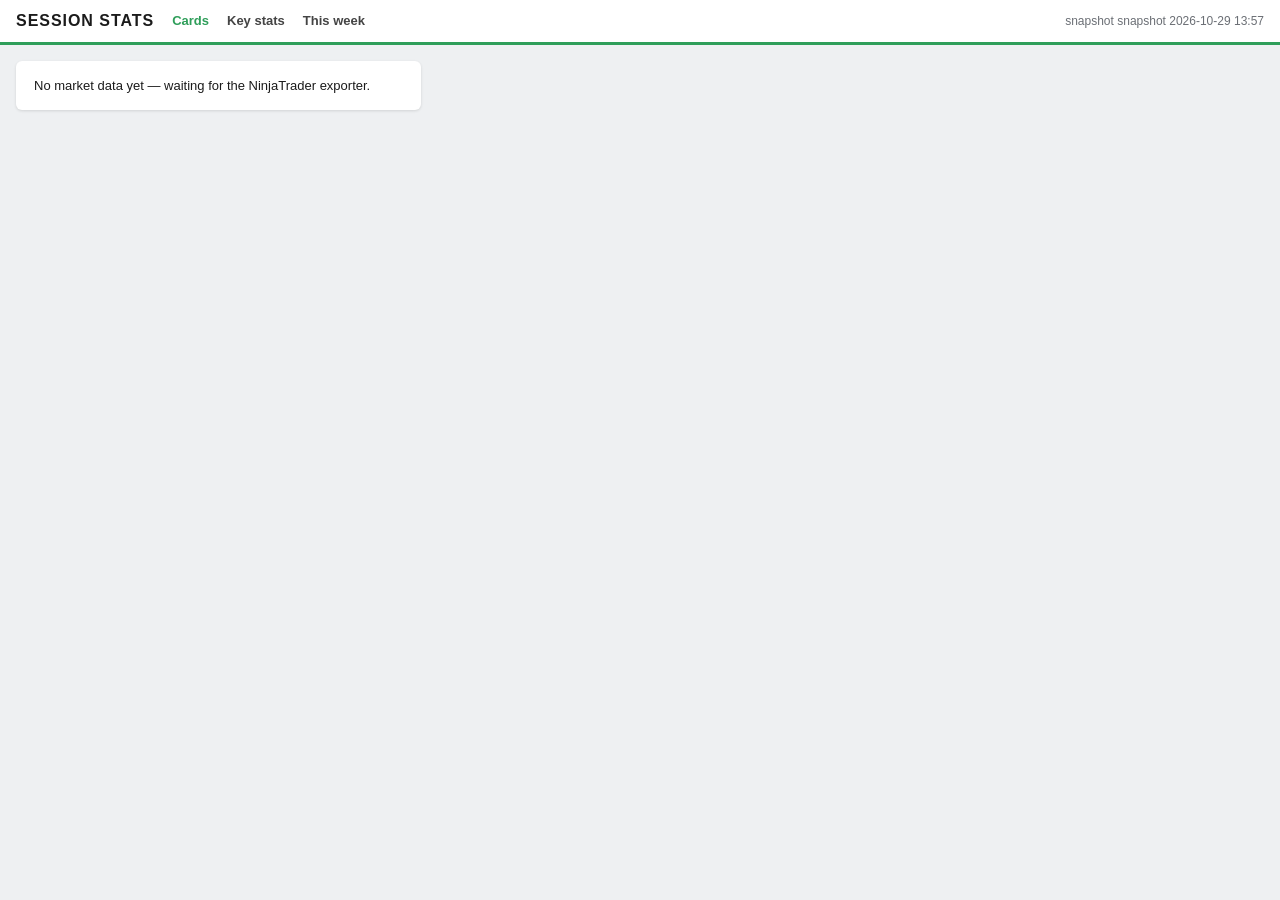
==== docs/index.html @ ed9827a0 "Session stats pages: cards, key stats, this week Co-Authored-By: Claude Opus 5.5 <noreply@anthropic." ====
<!doctype html><html><head><meta charset="utf-8"><meta name="viewport" content="width=device-width,initial-scale=1">
<title>Session Stats</title><link rel="stylesheet" href="style.css"></head><body>
<header class="top"><b>SESSION STATS</b><a class="on" href="index.html">Cards</a><a href="stats.html">Key stats</a><a href="week.html">This week</a>
<span class="meta" id="meta"></span></header>
<div class="grid" id="grid"></div>
<script>
const f=(x,d)=>x==null?"–":Number(x).toLocaleString("en-US",{minimumFractionDigits:d,maximumFractionDigits:d});
const dec=t=>{const s=String(t);const k=s.includes(".")?s.split(".")[1].length:0;return Math.max(2,k)};
const sgn=(x,d)=>x==null?"–":(x>=0?"+":"")+f(x,d);
function bar(title,lo,hi,last,d,note){
  if(lo==null||hi==null||hi<=lo) return `<div class="bart">${title}</div><div class="bar"><div class="track"></div></div>`;
  let p=(last-lo)/(hi-lo),arrow="";if(p<0){arrow='<div class="arr l"></div>';p=0}else if(p>1){arrow='<div class="arr r"></div>';p=1}
  const lab=arrow?`<div class="mkl" style="left:${p<0.5?6:94}%">${f(last,d)}</div>`:`<div class="mkl" style="left:${p*100}%">${f(last,d)}</div><div class="mk" style="left:calc(${p*100}% - 1px)"></div>`;
  return `<div class="bart">${title}${note?` <span class="fair">(${note})</span>`:""}</div><div class="bar"><div class="track"></div>${arrow}${lab}<div class="lo">${f(lo,d)}</div><div class="hi">${f(hi,d)}</div></div>`}
function card(c){
  const d=dec(c.tick),pct=(a,b)=>a!=null&&b?Math.round(a/b*100)+"%":"–";
  let o30=c.o30==null?'<span class="dot" style="background:#ccc"></span><span class="flat">Opening 30m: pending</span>':
    (c.o30>=0?`<span class="dot" style="background:#2f9e5a"></span><span class="up">Opening 30m closed green (${sgn(c.o30,2)})</span>`:
              `<span class="dot" style="background:#d93a3a"></span><span class="down">Opening 30m closed red (${sgn(c.o30,2)})</span>`);
  const onIco=c.on_line.startsWith("Broke above")?"↑":c.on_line.startsWith("Broke below")?"↓":"↔";
  const breach=(s,nm)=>s&&s.trim()?` (breached ${s.trim().replace(" "," & ")} today)`:"";
  const sf=c.set_first?`${c.set_first=="low"?"Low":"High"} first (${c.set_first_time}) · leans ${c.set_first=="low"?"bullish":"bearish"}`:"–";
  let ibp="–";if(c.ib_pos!=null){const up=c.ib_pos>=0.5,h=c.ib_hist_high_first,fr=c.ib_fair_high_first;
    const ph=up?h:(h==null?null:1-h),pf=up?fr:(fr==null?null:1-fr);
    ibp=`${Math.round(c.ib_pos*100)}% up the IB → IB ${up?"high":"low"} likely tested first (~${ph==null?"?":Math.round(ph*100)}%${pf!=null?`, random ${Math.round(pf*100)}%`:""})`}
  const ibstat=c.ib_done?((c.ib_touched_high||c.ib_touched_low)?"Complete":"Open"):"IB forming";
  const onstat=(c.on_touched_high||c.on_touched_low)?"Complete":(c.session_open?"Open":"Pre-open");
  const al=c.align_side;
  return `<div class="card"><div class="logo">SESSION STATS</div><div class="body">
  <div class="row1"><span class="sym">${c.sym}</span><span class="status ${c.status_side}">${c.status}</span></div>
  <div class="upd">Updated ${c.updated}${c.live_age_s!=null?` · live ${Math.max(0,Math.round(c.live_age_s))}s`:""}</div>
  <div class="line">${o30}</div><div class="line"><span class="ico">${onIco}</span><span style="color:#555">${c.on_line}</span></div>
  ${bar("Overnight range"+breach(c.on_breached),c.on_low,c.on_high,c.last,d)}
  ${bar("Yesterday range"+breach(c.yday_breached),c.yday_low,c.yday_high,c.last,d)}
  ${bar("Initial Balance (60m) range"+(c.ib_done?"":" – forming"),c.ib_low,c.ib_high,c.last,d)}
  <table class="kv">
  <tr><td>Globex range</td><td>${f(c.globex_range,d)} vs ${f(c.globex_atr,d)} ATR (${pct(c.globex_range,c.globex_atr)})</td></tr>
  <tr><td>O/N Hi/Lo Stat</td><td>${onstat}</td></tr>
  <tr><td>RTH range</td><td>${c.rth_range==null?"–":`${f(c.rth_range,d)} vs ${f(c.rth_atr,d)} ATR (${pct(c.rth_range,c.rth_atr)})`}</td></tr>
  <tr><td>RTH Volume (RVOL)</td><td>${c.rth_vol==null?"–":`${f(c.rth_vol,0)} (${c.rvol==null?"–":c.rvol.toFixed(2)+"x avg"})`}</td></tr>
  <tr><td>IB range</td><td>${c.ib_range==null?"–":`${f(c.ib_range,d)} vs ${f(c.ib_atr,d)} ATR (${pct(c.ib_range,c.ib_atr)})`}</td></tr>
  <tr><td>IB Hi/Lo Stat</td><td>${ibstat}</td></tr>
  <tr><td>IB set first</td><td>${sf}</td></tr>
  <tr><td>IB position</td><td>${ibp}</td></tr></table></div>
  <div class="boxes"><div class="box ${c.session_change>=0?"pos":"neg"}"><div class="k">Session change</div><div class="v">${sgn(c.session_change,d)} (${sgn(c.session_change_pct*100,2)}%)</div></div>
  <div class="box ${(c.since_open||0)>=0?"pos":"neg"}"><div class="k">Since cash open</div><div class="v">${c.since_open==null?"–":`${sgn(c.since_open,d)} (${sgn(c.since_open_pct*100,2)}%)`}</div></div></div>
  <div class="align al-${al}"><div class="k">Alignment</div><div class="v">${al=="mixed"?"Mixed":al[0].toUpperCase()+al.slice(1)+" alignment"} (${c.align_txt})</div></div></div>`}
async function tick(){
  try{const r=await fetch("data/cards.json",{cache:"no-store"});const j=await r.json();
    const order=["ES","NQ","RTY","YM","GC","CL"];
    document.getElementById("grid").innerHTML=order.filter(s=>j.cards[s]).map(s=>card(j.cards[s])).join("")||'<div class="panel">No market data yet — waiting for the NinjaTrader exporter.</div>';
    document.getElementById("meta").textContent=(j.live?"live · computed "+j.computed+(j.live_at?" · feed "+j.live_at.slice(11):""):"snapshot "+(j.computed||""))+(j.errors&&j.errors.length?" · "+j.errors.slice(-1)[0]:"");
    if(!j.live) return; }catch(e){document.getElementById("meta").textContent="no connection to the data server"}
  setTimeout(tick,1000)}
tick();
</script></body></html>
---- docs/style.css ----
:root{--bg:#eef0f2;--card:#fff;--ink:#1b1b1b;--muted:#6b6f75;--line:#e3e5e8;--red:#d93a3a;--green:#2f9e5a;
--redbg:#fbe3e6;--greenbg:#e2f4e8;--grey:#9aa0a6}
*{box-sizing:border-box}body{margin:0;background:var(--bg);color:var(--ink);font:13px/1.35 -apple-system,"Segoe UI",Roboto,sans-serif}
header.top{display:flex;gap:18px;align-items:center;padding:10px 16px;background:#fff;border-bottom:3px solid #2f9e5a}
header.top b{font-size:16px;letter-spacing:.06em}header.top a{color:#444;text-decoration:none;font-weight:600}header.top a.on{color:#2f9e5a}
.meta{margin-left:auto;color:var(--muted);font-size:12px}
.grid{display:grid;grid-template-columns:repeat(auto-fill,minmax(360px,1fr));gap:16px;padding:16px}
.card{background:var(--card);border-radius:6px;box-shadow:0 1px 3px rgba(0,0,0,.12);overflow:hidden;border-top:4px solid #2f9e5a}
.card .logo{font-weight:800;font-size:17px;letter-spacing:.12em;padding:12px 20px 0;color:#222}
.card .body{padding:6px 20px 0}
.row1{display:flex;justify-content:space-between;align-items:baseline;margin-top:6px}
.sym{font-size:20px;font-weight:700}.status{font-size:14px}.up{color:var(--green)}.down{color:var(--red)}.flat{color:var(--grey)}
.upd{color:var(--muted);font-size:12px;margin:2px 0 8px}
.line{display:flex;align-items:center;gap:8px;margin:3px 0;font-size:14px}
.dot{width:14px;height:14px;border-radius:50%;display:inline-block}.ico{width:14px;height:14px;border-radius:3px;background:#3d8bfd;color:#fff;font-size:10px;line-height:14px;text-align:center}
.bart{margin:10px 0 2px;color:#333}
.bar{position:relative;height:42px;margin:0 6px}
.bar .track{position:absolute;left:0;right:0;top:20px;height:7px;border-radius:4px;background:linear-gradient(90deg,#e0559b,#b061c9,#4f8ef7)}
.bar .mk{position:absolute;top:13px;width:2px;height:21px;background:#222}.bar .mkl{position:absolute;top:0;font-size:11px;transform:translateX(-50%);white-space:nowrap}
.bar .lo,.bar .hi{position:absolute;top:30px;font-size:11px;color:var(--muted)}.bar .lo{left:0}.bar .hi{right:0}
.bar .arr{position:absolute;top:16px;width:0;height:0;border-top:8px solid transparent;border-bottom:8px solid transparent}
.bar .arr.l{left:-8px;border-right:12px solid #222}.bar .arr.r{right:-8px;border-left:12px solid #222}
table.kv{width:100%;border-collapse:collapse;margin:8px 0 10px;font-size:12.5px}table.kv td{padding:2px 0;color:#555}table.kv td+td{text-align:right;color:#222}
.boxes{display:grid;grid-template-columns:1fr 1fr;margin:0 12px 0}.box{padding:8px 10px}.box .k{color:#555;font-size:12px}.box .v{font-size:15px;margin-top:3px}
.pos{background:var(--greenbg)}.pos .v{color:var(--green)}.neg{background:var(--redbg)}.neg .v{color:var(--red)}
.align{margin:0;padding:10px 20px 14px}.align .k{color:#555;font-size:12px}.align .v{font-size:15px;margin-top:3px}
.al-bullish{background:var(--greenbg)}.al-bullish .v{color:var(--green)}.al-bearish{background:var(--redbg)}.al-bearish .v{color:var(--red)}.al-mixed{background:#f1f2f4}
.fair{color:#8a8f96;font-size:11px}
.wrap{padding:16px}.panel{background:#fff;border-radius:6px;box-shadow:0 1px 3px rgba(0,0,0,.12);padding:16px 18px;margin-bottom:16px}
h1{font-size:22px;margin:0 0 10px}h2{font-size:16px;margin:4px 0 10px}
table.st{width:100%;border-collapse:collapse;font-size:12.5px}table.st th{background:#151515;color:#fff;padding:8px 6px;font-weight:600}
table.st th.sub{background:#fff;color:#333;font-weight:500;border-bottom:1px solid var(--line)}table.st td{padding:7px 6px;text-align:center;border-bottom:1px solid #fff}
table.st td.l{text-align:left}.note{color:var(--muted);font-size:12px;margin-top:8px}
.sq{display:inline-block;width:13px;height:13px;margin:1px;border-radius:2px;vertical-align:middle}
.s-done{background:#6b6f75}.s-open{background:#fff;border:1px solid #9aa0a6}.s-right{background:#2f9e5a}.s-wrong{background:#c62828}.s-none{background:#d5d8dc}
table.wk{border-collapse:collapse;width:100%;font-size:12px}table.wk td,table.wk th{padding:6px 8px;border-bottom:1px solid var(--line);text-align:center}
table.wk td.l{text-align:left}.amber{color:#d9822b}
.hb{display:flex;align-items:center;gap:6px;margin:2px 0}.hb .t{position:relative;width:110px;height:9px;background:#e6e8eb;border-radius:5px}
.hb .f{position:absolute;left:0;top:0;bottom:0;border-radius:5px}.hb .x{position:absolute;top:-3px;width:2px;height:15px;background:#111}
.f20{background:#7cc58f}.f60{background:#2e6b45}
@media (max-width:600px){.grid{grid-template-columns:1fr;padding:10px}.wrap{padding:10px}table.st{font-size:11px}}
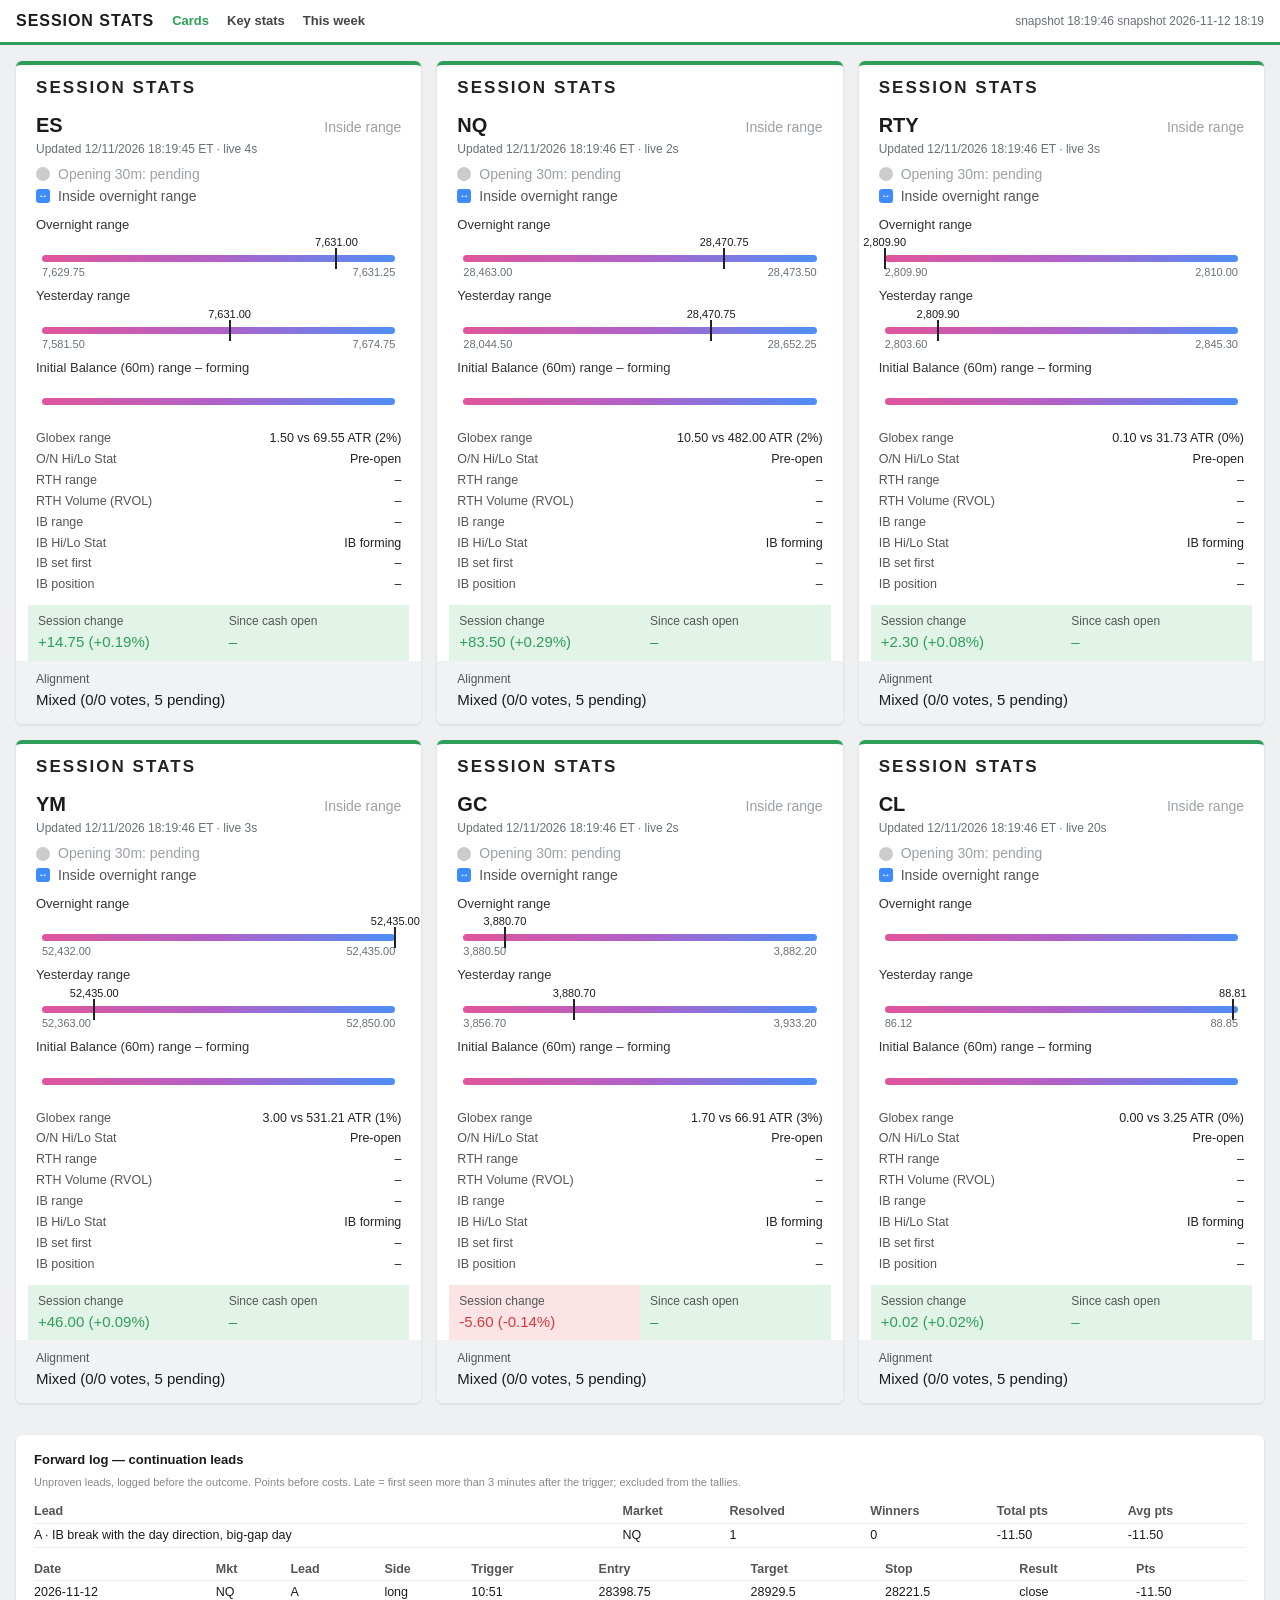
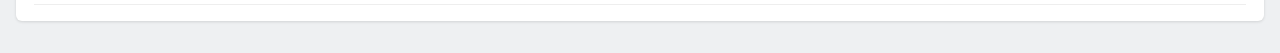
==== commit b2b11929: "Session stats snapshot 2026-11-12 18:19" ====
--- a/docs/index.html
+++ b/docs/index.html
@@ -3,6 +3,7 @@
 <header class="top"><b>SESSION STATS</b><a class="on" href="index.html">Cards</a><a href="stats.html">Key stats</a><a href="week.html">This week</a>
 <span class="meta" id="meta"></span></header>
 <div class="grid" id="grid"></div>
+<div class="wrap" id="leads"></div>
 <script>
 const f=(x,d)=>x==null?"–":Number(x).toLocaleString("en-US",{minimumFractionDigits:d,maximumFractionDigits:d});
 const dec=t=>{const s=String(t);const k=s.includes(".")?s.split(".")[1].length:0;return Math.max(2,k)};
@@ -29,6 +30,7 @@
   return `<div class="card"><div class="logo">SESSION STATS</div><div class="body">
   <div class="row1"><span class="sym">${c.sym}</span><span class="status ${c.status_side}">${c.status}</span></div>
   <div class="upd">Updated ${c.updated}${c.live_age_s!=null?` · live ${Math.max(0,Math.round(c.live_age_s))}s`:""}</div>
+  ${flagBlock(c,d)}
   <div class="line">${o30}</div><div class="line"><span class="ico">${onIco}</span><span style="color:#555">${c.on_line}</span></div>
   ${bar("Overnight range"+breach(c.on_breached),c.on_low,c.on_high,c.last,d)}
   ${bar("Yesterday range"+breach(c.yday_breached),c.yday_low,c.yday_high,c.last,d)}
@@ -41,15 +43,56 @@
   <tr><td>IB range</td><td>${c.ib_range==null?"–":`${f(c.ib_range,d)} vs ${f(c.ib_atr,d)} ATR (${pct(c.ib_range,c.ib_atr)})`}</td></tr>
   <tr><td>IB Hi/Lo Stat</td><td>${ibstat}</td></tr>
   <tr><td>IB set first</td><td>${sf}</td></tr>
-  <tr><td>IB position</td><td>${ibp}</td></tr></table></div>
+  <tr><td>IB position</td><td>${ibp}</td></tr>${atrRows(c,d)}</table></div>
   <div class="boxes"><div class="box ${c.session_change>=0?"pos":"neg"}"><div class="k">Session change</div><div class="v">${sgn(c.session_change,d)} (${sgn(c.session_change_pct*100,2)}%)</div></div>
   <div class="box ${(c.since_open||0)>=0?"pos":"neg"}"><div class="k">Since cash open</div><div class="v">${c.since_open==null?"–":`${sgn(c.since_open,d)} (${sgn(c.since_open_pct*100,2)}%)`}</div></div></div>
-  <div class="align al-${al}"><div class="k">Alignment</div><div class="v">${al=="mixed"?"Mixed":al[0].toUpperCase()+al.slice(1)+" alignment"} (${c.align_txt})</div></div></div>`}
+  <div class="align al-${al}"><div class="k">Alignment</div><div class="v">${al=="mixed"?"Mixed":al[0].toUpperCase()+al.slice(1)+" alignment"} (${c.align_txt})</div>${c.align_why?`<div class="tiny">${c.align_why}</div>`:""}</div>${biasBlock(c,d)}</div>`}
+function atrRows(c,d){
+  // session ATR = average true range of the last 14 full sessions (18:00-17:00 ET): the unit behind the no-trade flags and the stop rule
+  const g=c.flags;if(!g||(!g.atr&&!g.proj)) return "";
+  const pv={ES:5,NQ:2,YM:0.5,RTY:5}[c.sym],mic={ES:"MES",NQ:"MNQ",YM:"MYM",RTY:"M2K"}[c.sym];
+  // working stop = 12% of the projected day range (2026-11-12, neg_edge/stop_adaptive.py: the only size not negative in all three periods of Adam's entries; under 5% lost everywhere)
+  const st=g.proj?Math.round(0.12*g.proj.value/c.tick)*c.tick:null;
+  // projected day range: median of the 5/10/20-session average ranges, blended with today's range so far at 08:00, 09:30, 10:00, 10:30 ET, then locked
+  const p=g.proj,pr=p?`<tr><td>Projected day range</td><td><b>${f(p.value,d)}</b> pts (${p.locked?"locked 10:30":p.asof=="prior days only"?"prior days only · updates 08:00":"as of "+p.asof+" · updates to 10:30"})</td></tr>
+  <tr><td>Projected high / low</td><td>${f(p.low+p.value,d)} / ${f(p.high-p.value,d)}</td></tr>
+  <tr><td>Base range (median of 5/10/20 days)</td><td>${f(p.base,d)}</td></tr>`:"";
+  if(!g.atr) return pr;
+  return `${pr}<tr><td>Session ATR (14 full sessions)</td><td>${f(g.atr,d)}</td></tr>
+  ${st==null?"":`<tr><td>Stop (12% of projected range)</td><td>${f(st,d)} pts${pv?` · $${f(st*pv,0)} per ${mic}`:""}${g.proj.locked?"":" · moves until 10:30"}</td></tr>`}`}
+function flagBlock(c,d){
+  const g=c.flags;if(!g||g.proj_only) return "";
+  // big label first, one reason per line under it
+  const one=(lab,arr)=>arr&&arr.length?`<div class="flag stop"><div class="big">${lab}</div>${arr.map(x=>`<div class="why">${x.text}${x.release!=null?` · until ${x.release_text} (${f(x.release,d)})`:""}</div>`).join("")}</div>`:"";
+  const ca=g.caution&&g.caution.length?`<div class="flag warn">Caution — ${g.caution.map(x=>x.text).join("; ")}</div>`:"";
+  const pm=g.afternoon?`<div class="flag note">${g.afternoon}</div>`:"";
+  const out=one("NO LONGS",g.no_longs)+one("NO SHORTS",g.no_shorts)+ca;
+  return (out||'<div class="flag ok">BOTH SIDES OPEN</div>')+pm}
+function biasBlock(c,d){
+  if(c.leads===undefined) return "";
+  const gap=c.gap_pct==null?"":` · gap ${sgn(c.gap_pct*100,0)}% of ATR`;
+  const b=c.bias?`<span class="${c.bias=="long"?"up":"down"}">${c.bias=="long"?"Long":"Short"}</span> — IB closed ${c.bias=="long"?"above":"below"} the cash open; entries ${c.bias=="long"?"short":"long"} are the costly side`
+               :(c.ib_done?"None (IB closed at the open)":"Pending until the IB closes");
+  const ls=(c.leads||[]).map(l=>l.state=="active"
+    ?`<div class="lead act"><b>${l.id} · ${l.name}</b> — ${l.side.toUpperCase()} at ${l.time}<br>entry ${f(l.entry,d)} · target ${f(l.target,d)}${l.tmult?` (${l.tmult}x range)`:""} · stop ${f(l.stop,d)}</div>`
+    :`<div class="lead arm"><b>${l.id} · ${l.name}</b> — ${l.state}: ${l.note}</div>`).join("");
+  return `<div class="bias"><div class="k">Day bias${gap}</div>${c.gap_txt?`<div class="tiny">${c.gap_txt}</div>`:""}<div class="v">${b}</div>${ls||'<div class="lead none">No lead active</div>'}<div class="tiny">Leads are unproven and logged forward.</div></div>`}
+function leadsTable(j){
+  if(!j||!j.rows) return "";
+  const t=(j.tallies||[]).map(x=>`<tr><td>${x.lead} · ${x.name}</td><td>${x.sym}</td><td>${x.n}</td><td>${x.wins}</td><td>${sgn(x.pts,2)}</td><td>${sgn(x.avg,2)}</td></tr>`).join("");
+  const r=j.rows.map(x=>`<tr><td>${x.date}</td><td>${x.sym}</td><td>${x.lead}</td><td>${x.side}</td><td>${x.trigger_time}${x.late=="1"?" (late)":""}</td><td>${x.entry}</td><td>${x.target}</td><td>${x.stop}</td><td>${x.result||"open"}</td><td>${x.pts===""?"":sgn(Number(x.pts),2)}</td></tr>`).join("");
+  return `<div class="panel"><b>Forward log — continuation leads</b><div class="tiny">${j.note}</div>
+  ${t?`<table class="lg"><tr><th>Lead</th><th>Market</th><th>Resolved</th><th>Winners</th><th>Total pts</th><th>Avg pts</th></tr>${t}</table>`:""}
+  ${r?`<table class="lg"><tr><th>Date</th><th>Mkt</th><th>Lead</th><th>Side</th><th>Trigger</th><th>Entry</th><th>Target</th><th>Stop</th><th>Result</th><th>Pts</th></tr>${r}</table>`:'<div class="tiny">No triggers logged yet.</div>'}</div>`}
+let leadsAt=0;
+async function loadLeads(){
+  try{const r=await fetch("data/leads.json",{cache:"no-store"});if(!r.ok) return;document.getElementById("leads").innerHTML=leadsTable(await r.json())}catch(e){}}
 async function tick(){
   try{const r=await fetch("data/cards.json",{cache:"no-store"});const j=await r.json();
     const order=["ES","NQ","RTY","YM","GC","CL"];
     document.getElementById("grid").innerHTML=order.filter(s=>j.cards[s]).map(s=>card(j.cards[s])).join("")||'<div class="panel">No market data yet — waiting for the NinjaTrader exporter.</div>';
     document.getElementById("meta").textContent=(j.live?"live · computed "+j.computed+(j.live_at?" · feed "+j.live_at.slice(11):""):"snapshot "+(j.computed||""))+(j.errors&&j.errors.length?" · "+j.errors.slice(-1)[0]:"");
+    if(Date.now()-leadsAt>30000){leadsAt=Date.now();loadLeads()}
     if(!j.live) return; }catch(e){document.getElementById("meta").textContent="no connection to the data server"}
   setTimeout(tick,1000)}
 tick();
--- a/docs/style.css
+++ b/docs/style.css
@@ -39,3 +39,19 @@
 .hb .f{position:absolute;left:0;top:0;bottom:0;border-radius:5px}.hb .x{position:absolute;top:-3px;width:2px;height:15px;background:#111}
 .f20{background:#7cc58f}.f60{background:#2e6b45}
 @media (max-width:600px){.grid{grid-template-columns:1fr;padding:10px}.wrap{padding:10px}table.st{font-size:11px}}
+
+/* day bias + leads (2026-11-11) */
+.bias{padding:10px 20px 12px;border-top:1px solid #e6e8eb}.bias .k{color:#555;font-size:12px}.bias .v{font-size:13.5px;margin:3px 0 6px}
+.lead{font-size:12.5px;padding:5px 8px;margin-top:5px;border-radius:4px;line-height:1.45}.lead.act{background:#fff4d6;border-left:3px solid #e0a100}
+.lead.arm{background:#eef3fb;border-left:3px solid #6b8fd6;color:#333}.lead.none{color:#888;padding-left:0}.tiny{color:#888;font-size:11px;margin-top:6px}
+table.lg{width:100%;border-collapse:collapse;font-size:12.5px;margin-top:10px}table.lg th,table.lg td{text-align:left;padding:3px 8px 3px 0;border-bottom:1px solid #eee}table.lg th{color:#555;font-weight:600}
+
+/* no-longs / no-shorts flags (2026-11-11) */
+.flag{font-size:12.5px;padding:6px 9px;margin:6px 0 2px;border-radius:4px;line-height:1.4}.flag.stop{background:#fde8e8;border-left:4px solid #d93a3a;color:#7a1f1f}
+.flag.warn{background:#fff4d6;border-left:4px solid #e0a100;color:#5c4500}.flag.ok{color:#7a8794;padding-left:0;font-size:11.5px}
+
+/* 2026-11-12 clearer banners: the side that is blocked is the first thing on the card */
+.flag.stop{background:#d93a3a;border-left:0;color:#fff;padding:9px 12px}.flag.stop .big{font-size:20px;font-weight:800;letter-spacing:.6px;line-height:1.15}
+.flag.stop .why{font-size:12.5px;opacity:.95;margin-top:2px}
+.flag.ok{background:#eaf6ee;color:#2f7d4f;padding:7px 12px;font-size:13px;font-weight:700;letter-spacing:.3px}
+.flag.note{background:#eef1f5;border-left:4px solid #8a97a6;color:#3d4955;font-size:12px}
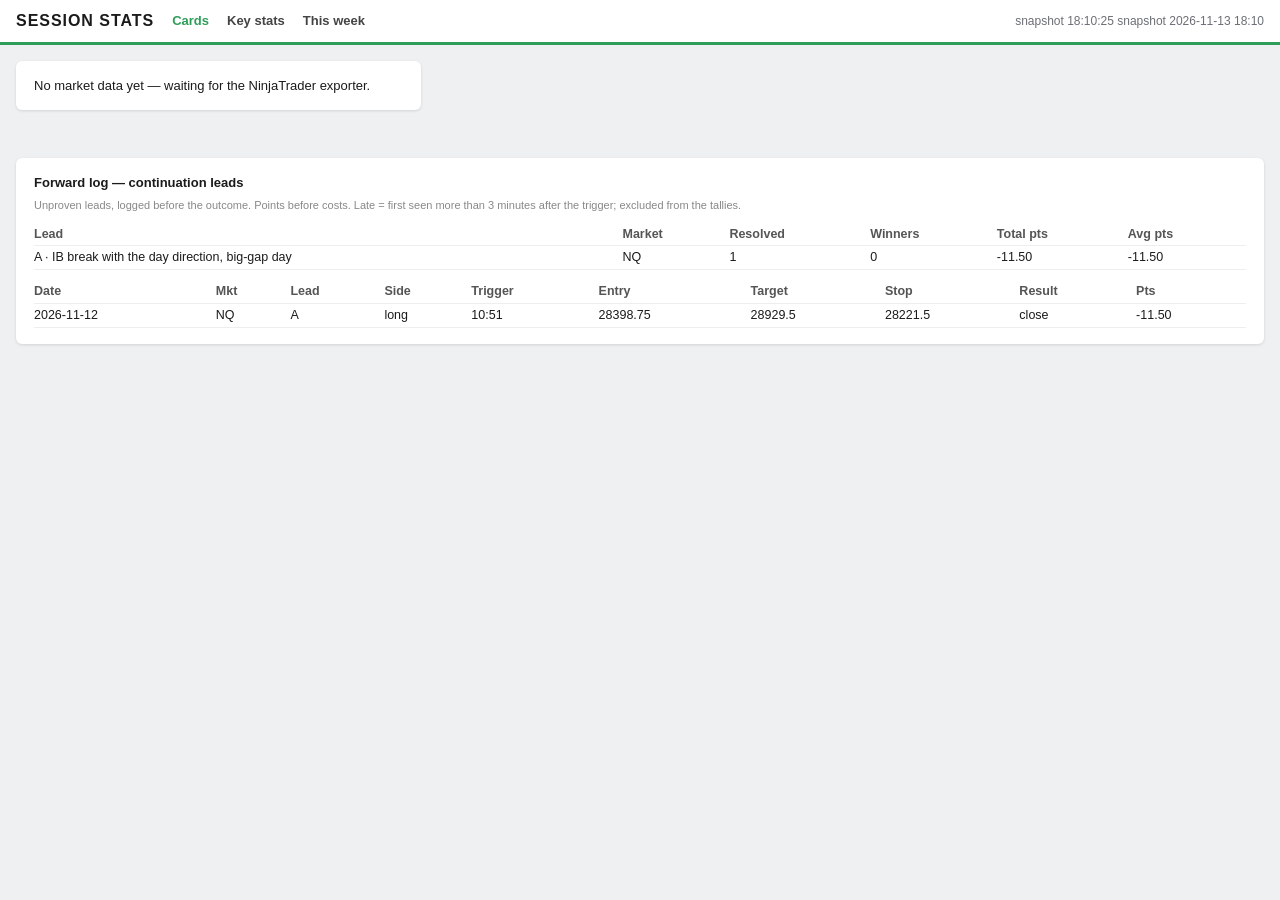
==== commit 4a4d665f: "Session stats snapshot 2026-11-13 18:10" ====
--- a/docs/index.html
+++ b/docs/index.html
@@ -46,7 +46,7 @@
   <tr><td>IB position</td><td>${ibp}</td></tr>${atrRows(c,d)}</table></div>
   <div class="boxes"><div class="box ${c.session_change>=0?"pos":"neg"}"><div class="k">Session change</div><div class="v">${sgn(c.session_change,d)} (${sgn(c.session_change_pct*100,2)}%)</div></div>
   <div class="box ${(c.since_open||0)>=0?"pos":"neg"}"><div class="k">Since cash open</div><div class="v">${c.since_open==null?"–":`${sgn(c.since_open,d)} (${sgn(c.since_open_pct*100,2)}%)`}</div></div></div>
-  <div class="align al-${al}"><div class="k">Alignment</div><div class="v">${al=="mixed"?"Mixed":al[0].toUpperCase()+al.slice(1)+" alignment"} (${c.align_txt})</div>${c.align_why?`<div class="tiny">${c.align_why}</div>`:""}</div>${biasBlock(c,d)}</div>`}
+  <div class="align al-${al}"><div class="k">Alignment</div><div class="v">${al=="mixed"?"Mixed":al[0].toUpperCase()+al.slice(1)+" alignment"} (${c.align_txt})</div>${c.align_why?`<div class="tiny">${c.align_why}</div>`:""}${c.align_ev?`<div class="tiny">${c.align_ev}</div>`:""}</div>${biasBlock(c,d)}</div>`}
 function atrRows(c,d){
   // session ATR = average true range of the last 14 full sessions (18:00-17:00 ET): the unit behind the no-trade flags and the stop rule
   const g=c.flags;if(!g||(!g.atr&&!g.proj)) return "";
@@ -54,28 +54,30 @@
   // working stop = 12% of the projected day range (2026-11-12, neg_edge/stop_adaptive.py: the only size not negative in all three periods of Adam's entries; under 5% lost everywhere)
   const st=g.proj?Math.round(0.12*g.proj.value/c.tick)*c.tick:null;
   // projected day range: median of the 5/10/20-session average ranges, blended with today's range so far at 08:00, 09:30, 10:00, 10:30 ET, then locked
-  const p=g.proj,pr=p?`<tr><td>Projected day range</td><td><b>${f(p.value,d)}</b> pts (${p.locked?"locked 10:30":p.asof=="prior days only"?"prior days only · updates 08:00":"as of "+p.asof+" · updates to 10:30"})</td></tr>
+  const p=g.proj,pr=p?`<tr><td>Projected day range</td><td><b>${f(p.value,d)}</b> pts (${p.locked?"locked "+(p.last_update||"14:00"):p.asof=="prior days only"?"prior days only · updates hourly from 19:00":"as of "+p.asof+" · updates to "+(p.last_update||"14:00")})</td></tr>
   <tr><td>Projected high / low</td><td>${f(p.low+p.value,d)} / ${f(p.high-p.value,d)}</td></tr>
   <tr><td>Base range (median of 5/10/20 days)</td><td>${f(p.base,d)}</td></tr>`:"";
   if(!g.atr) return pr;
   return `${pr}<tr><td>Session ATR (14 full sessions)</td><td>${f(g.atr,d)}</td></tr>
-  ${st==null?"":`<tr><td>Stop (12% of projected range)</td><td>${f(st,d)} pts${pv?` · $${f(st*pv,0)} per ${mic}`:""}${g.proj.locked?"":" · moves until 10:30"}</td></tr>`}`}
+  ${st==null?"":`<tr><td>Stop (12% of projected range)</td><td>${f(st,d)} pts${pv?` · $${f(st*pv,0)} per ${mic}`:""}${g.proj.locked?"":" · moves until "+(g.proj.last_update||"14:00")}</td></tr>`}`}
 function flagBlock(c,d){
   const g=c.flags;if(!g||g.proj_only) return "";
   // big label first, one reason per line under it
-  const one=(lab,arr)=>arr&&arr.length?`<div class="flag stop"><div class="big">${lab}</div>${arr.map(x=>`<div class="why">${x.text}${x.release!=null?` · until ${x.release_text} (${f(x.release,d)})`:""}</div>`).join("")}</div>`:"";
+  const one=(lab,arr)=>arr&&arr.length?`<div class="flag stop"><div class="big">${lab}</div>${arr.map(x=>`<div class="why">${x.text}${x.release!=null?` · until ${x.release_text} (${f(x.release,d)})`:""}${x.ev?` <span style="opacity:.8">[${x.ev}]</span>`:""}</div>`).join("")}</div>`:"";
   const ca=g.caution&&g.caution.length?`<div class="flag warn">Caution — ${g.caution.map(x=>x.text).join("; ")}</div>`:"";
-  const pm=g.afternoon?`<div class="flag note">${g.afternoon}</div>`:"";
+  const pm=(g.afternoon?`<div class="flag note">${g.afternoon}</div>`:"")+(g.dropped?`<div class="flag note">${g.dropped}</div>`:"");
   const out=one("NO LONGS",g.no_longs)+one("NO SHORTS",g.no_shorts)+ca;
   return (out||'<div class="flag ok">BOTH SIDES OPEN</div>')+pm}
 function biasBlock(c,d){
   if(c.leads===undefined) return "";
   const gap=c.gap_pct==null?"":` · gap ${sgn(c.gap_pct*100,0)}% of ATR`;
-  const b=c.bias?`<span class="${c.bias=="long"?"up":"down"}">${c.bias=="long"?"Long":"Short"}</span> — IB closed ${c.bias=="long"?"above":"below"} the cash open; entries ${c.bias=="long"?"short":"long"} are the costly side`
+  const b=c.bias?`<span class="${c.bias=="long"?"up":"down"}">${c.bias=="long"?"Long":"Short"}</span> — IB closed ${c.bias=="long"?"above":"below"} the cash open · tested: right about the close about 52% of days at noon, 50% by 14:00`
                :(c.ib_done?"None (IB closed at the open)":"Pending until the IB closes");
-  const ls=(c.leads||[]).map(l=>l.state=="active"
-    ?`<div class="lead act"><b>${l.id} · ${l.name}</b> — ${l.side.toUpperCase()} at ${l.time}<br>entry ${f(l.entry,d)} · target ${f(l.target,d)}${l.tmult?` (${l.tmult}x range)`:""} · stop ${f(l.stop,d)}</div>`
-    :`<div class="lead arm"><b>${l.id} · ${l.name}</b> — ${l.state}: ${l.note}</div>`).join("");
+  // audit 2026-11-13: a lead is shown only on a market where it held or was weak; leads that failed on this market are hidden (still logged)
+  const evt=l=>l.ev=="holds"?` <span class="tiny">· tested: holds on ${c.sym}</span>`:` <span class="tiny">· tested: weak on ${c.sym}</span>`;
+  const ls=(c.leads||[]).filter(l=>l.ev!="fails").map(l=>l.state=="active"
+    ?`<div class="lead act"><b>${l.id} · ${l.name}</b>${evt(l)} — ${l.side.toUpperCase()} at ${l.time}<br>entry ${f(l.entry,d)} · target ${f(l.target,d)}${l.tmult?` (${l.tmult}x range)`:""} · stop ${f(l.stop,d)}</div>`
+    :`<div class="lead arm"><b>${l.id} · ${l.name}</b>${evt(l)} — ${l.state}: ${l.note}</div>`).join("");
   return `<div class="bias"><div class="k">Day bias${gap}</div>${c.gap_txt?`<div class="tiny">${c.gap_txt}</div>`:""}<div class="v">${b}</div>${ls||'<div class="lead none">No lead active</div>'}<div class="tiny">Leads are unproven and logged forward.</div></div>`}
 function leadsTable(j){
   if(!j||!j.rows) return "";
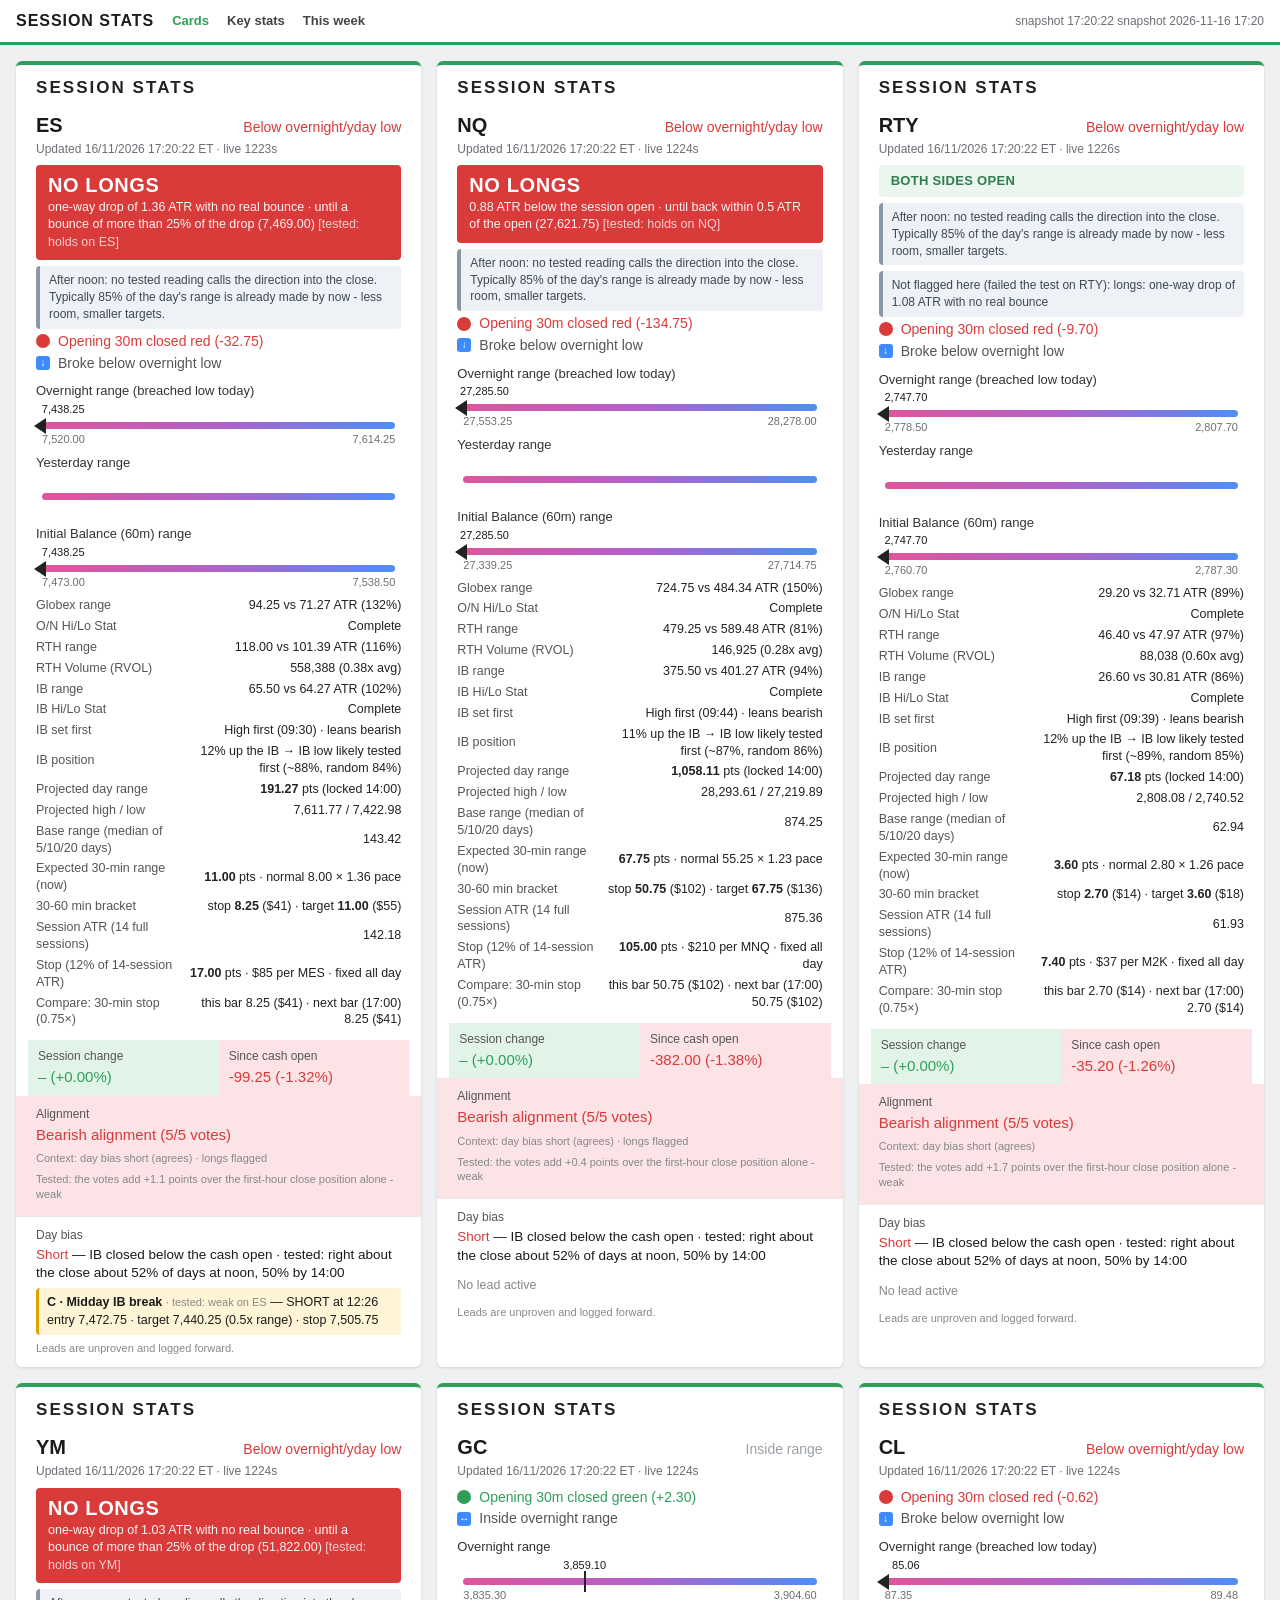
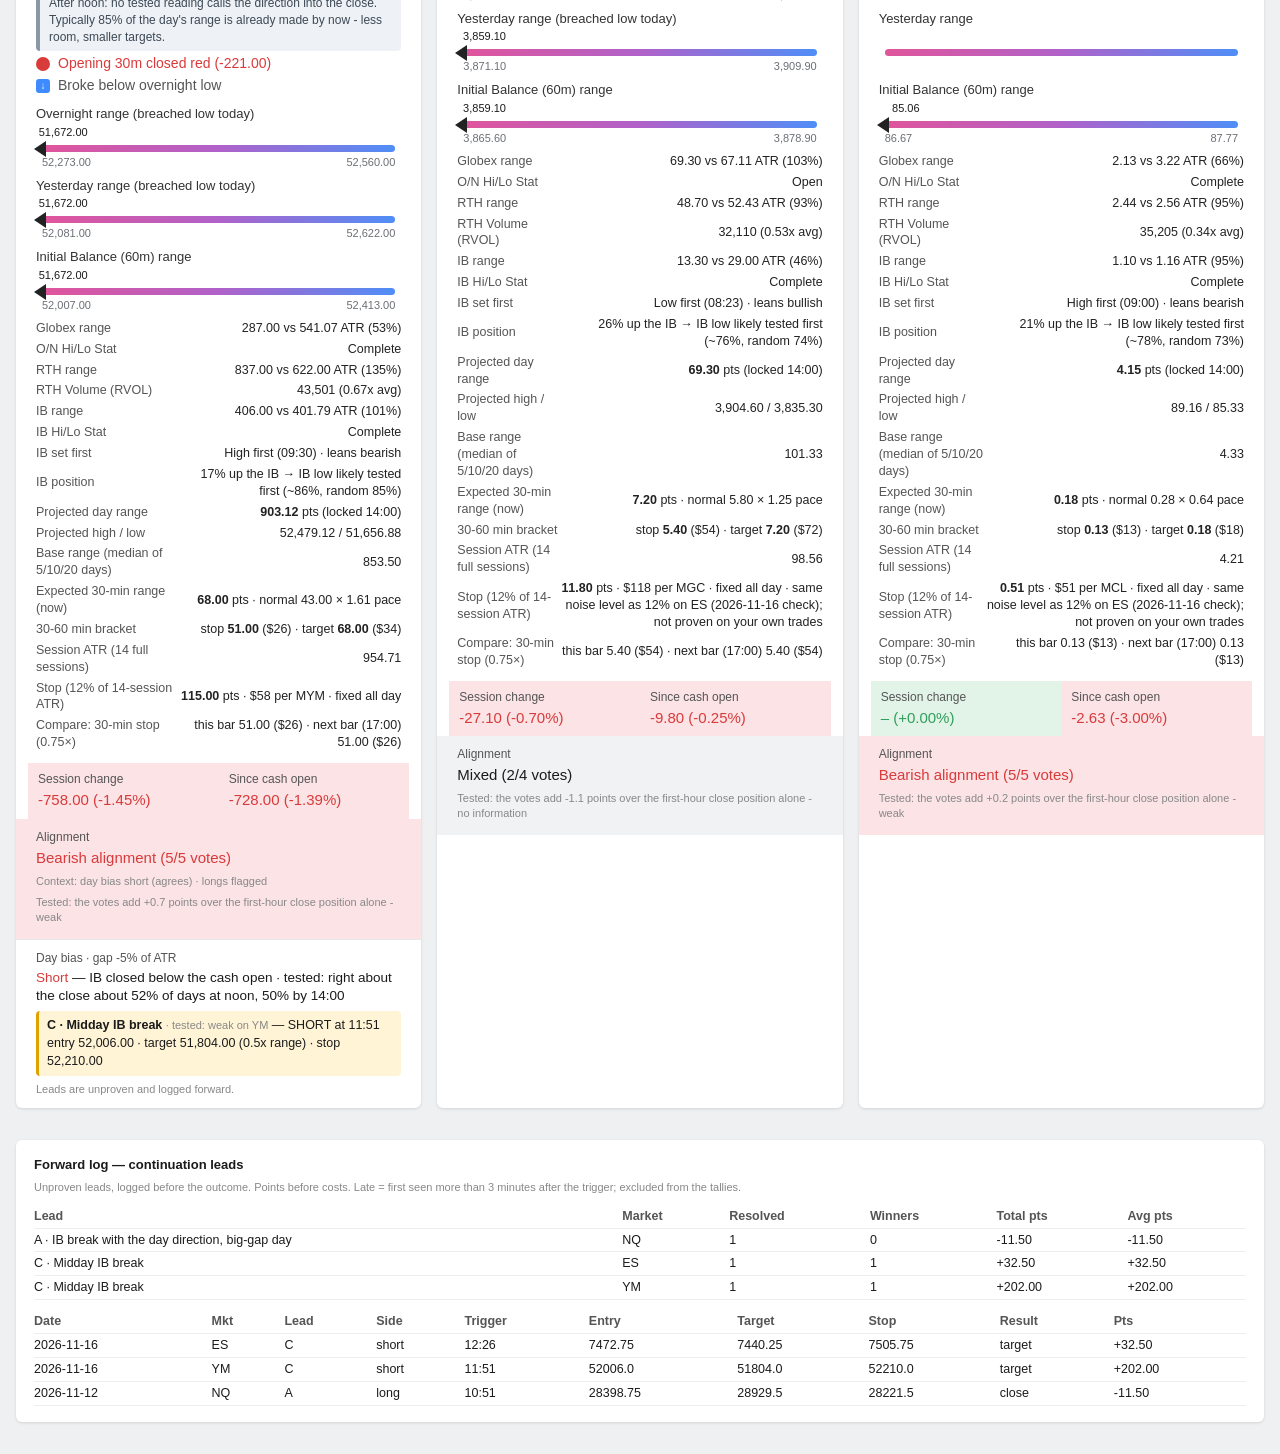
==== commit ba0c82f7: "Session stats snapshot 2026-11-16 17:20" ====
--- a/docs/index.html
+++ b/docs/index.html
@@ -50,16 +50,22 @@
 function atrRows(c,d){
   // session ATR = average true range of the last 14 full sessions (18:00-17:00 ET): the unit behind the no-trade flags and the stop rule
   const g=c.flags;if(!g||(!g.atr&&!g.proj)) return "";
-  const pv={ES:5,NQ:2,YM:0.5,RTY:5}[c.sym],mic={ES:"MES",NQ:"MNQ",YM:"MYM",RTY:"M2K"}[c.sym];
+  const pv={ES:5,NQ:2,YM:0.5,RTY:5,GC:10,CL:100}[c.sym],mic={ES:"MES",NQ:"MNQ",YM:"MYM",RTY:"M2K",GC:"MGC",CL:"MCL"}[c.sym];
   // working stop = 12% of the projected day range (2026-11-12, neg_edge/stop_adaptive.py: the only size not negative in all three periods of Adam's entries; under 5% lost everywhere)
-  const st=g.proj?Math.round(0.12*g.proj.value/c.tick)*c.tick:null;
+  // 2026-11-15 (Adam): switched to 12% of the 14-session ATR — fixed all day; tested equal to 12% of the projected range on his entries (neg_edge/stop_atr30.py)
+  const st=g.atr?Math.round(0.12*g.atr/c.tick)*c.tick:null;
   // projected day range: median of the 5/10/20-session average ranges, blended with today's range so far at 08:00, 09:30, 10:00, 10:30 ET, then locked
-  const p=g.proj,pr=p?`<tr><td>Projected day range</td><td><b>${f(p.value,d)}</b> pts (${p.locked?"locked "+(p.last_update||"14:00"):p.asof=="prior days only"?"prior days only · updates hourly from 19:00":"as of "+p.asof+" · updates to "+(p.last_update||"14:00")})</td></tr>
+  const p=g.proj,pr=p?`<tr><td>Projected day range</td><td><b>${f(p.value,d)}</b> pts (${p.locked?"locked "+(p.last_update||"14:00"):p.asof=="prior days only"?"prior days only · first update 18:25":"as of "+p.asof+" · updates to "+(p.last_update||"14:00")})</td></tr>
   <tr><td>Projected high / low</td><td>${f(p.low+p.value,d)} / ${f(p.high-p.value,d)}</td></tr>
   <tr><td>Base range (median of 5/10/20 days)</td><td>${f(p.base,d)}</td></tr>`:"";
-  if(!g.atr) return pr;
-  return `${pr}<tr><td>Session ATR (14 full sessions)</td><td>${f(g.atr,d)}</td></tr>
-  ${st==null?"":`<tr><td>Stop (12% of projected range)</td><td>${f(st,d)} pts${pv?` · $${f(st*pv,0)} per ${mic}`:""}${g.proj.locked?"":" · moves until "+(g.proj.last_update||"14:00")}</td></tr>`}`}
+  // time-of-day bracket (2026-11-14): expected 30-min range for this time of day (median baseline x today's pace) -> stop / target for a 30-60 min hold
+  const q=g.tod,rt=x=>Math.round(x/c.tick)*c.tick,usd=x=>pv?` ($${f(rt(x)*pv,0)})`:"";
+  const tod=q?`<tr><td>Expected 30-min range (now)</td><td><b>${f(rt(q.expected),d)}</b> pts · normal ${f(rt(q.normal),d)} × ${q.pace.toFixed(2)} pace</td></tr>
+  <tr><td>30-60 min bracket</td><td>stop <b>${f(rt(q.stop),d)}</b>${usd(q.stop)} · target <b>${f(rt(q.target),d)}</b>${usd(q.target)}</td></tr>`:"";
+  if(!g.atr) return pr+tod;
+  return `${pr}${tod}<tr><td>Session ATR (14 full sessions)</td><td>${f(g.atr,d)}</td></tr>
+  ${st==null?"":`<tr><td>Stop (12% of 14-session ATR)</td><td><b>${f(st,d)}</b> pts${pv?` · $${f(st*pv,0)} per ${mic}`:""} · fixed all day${g.proj_only?" · same noise level as 12% on ES (2026-11-16 check); not proven on your own trades":""}</td></tr>`}
+  ${q&&q.stop_now!=null?`<tr><td>Compare: 30-min stop (0.75×)</td><td>this bar ${f(rt(q.stop_now),d)}${usd(q.stop_now)} · next bar${q.next_at?" ("+q.next_at+")":""} ${f(rt(q.stop_next),d)}${usd(q.stop_next)}</td></tr>`:""}`}
 function flagBlock(c,d){
   const g=c.flags;if(!g||g.proj_only) return "";
   // big label first, one reason per line under it
